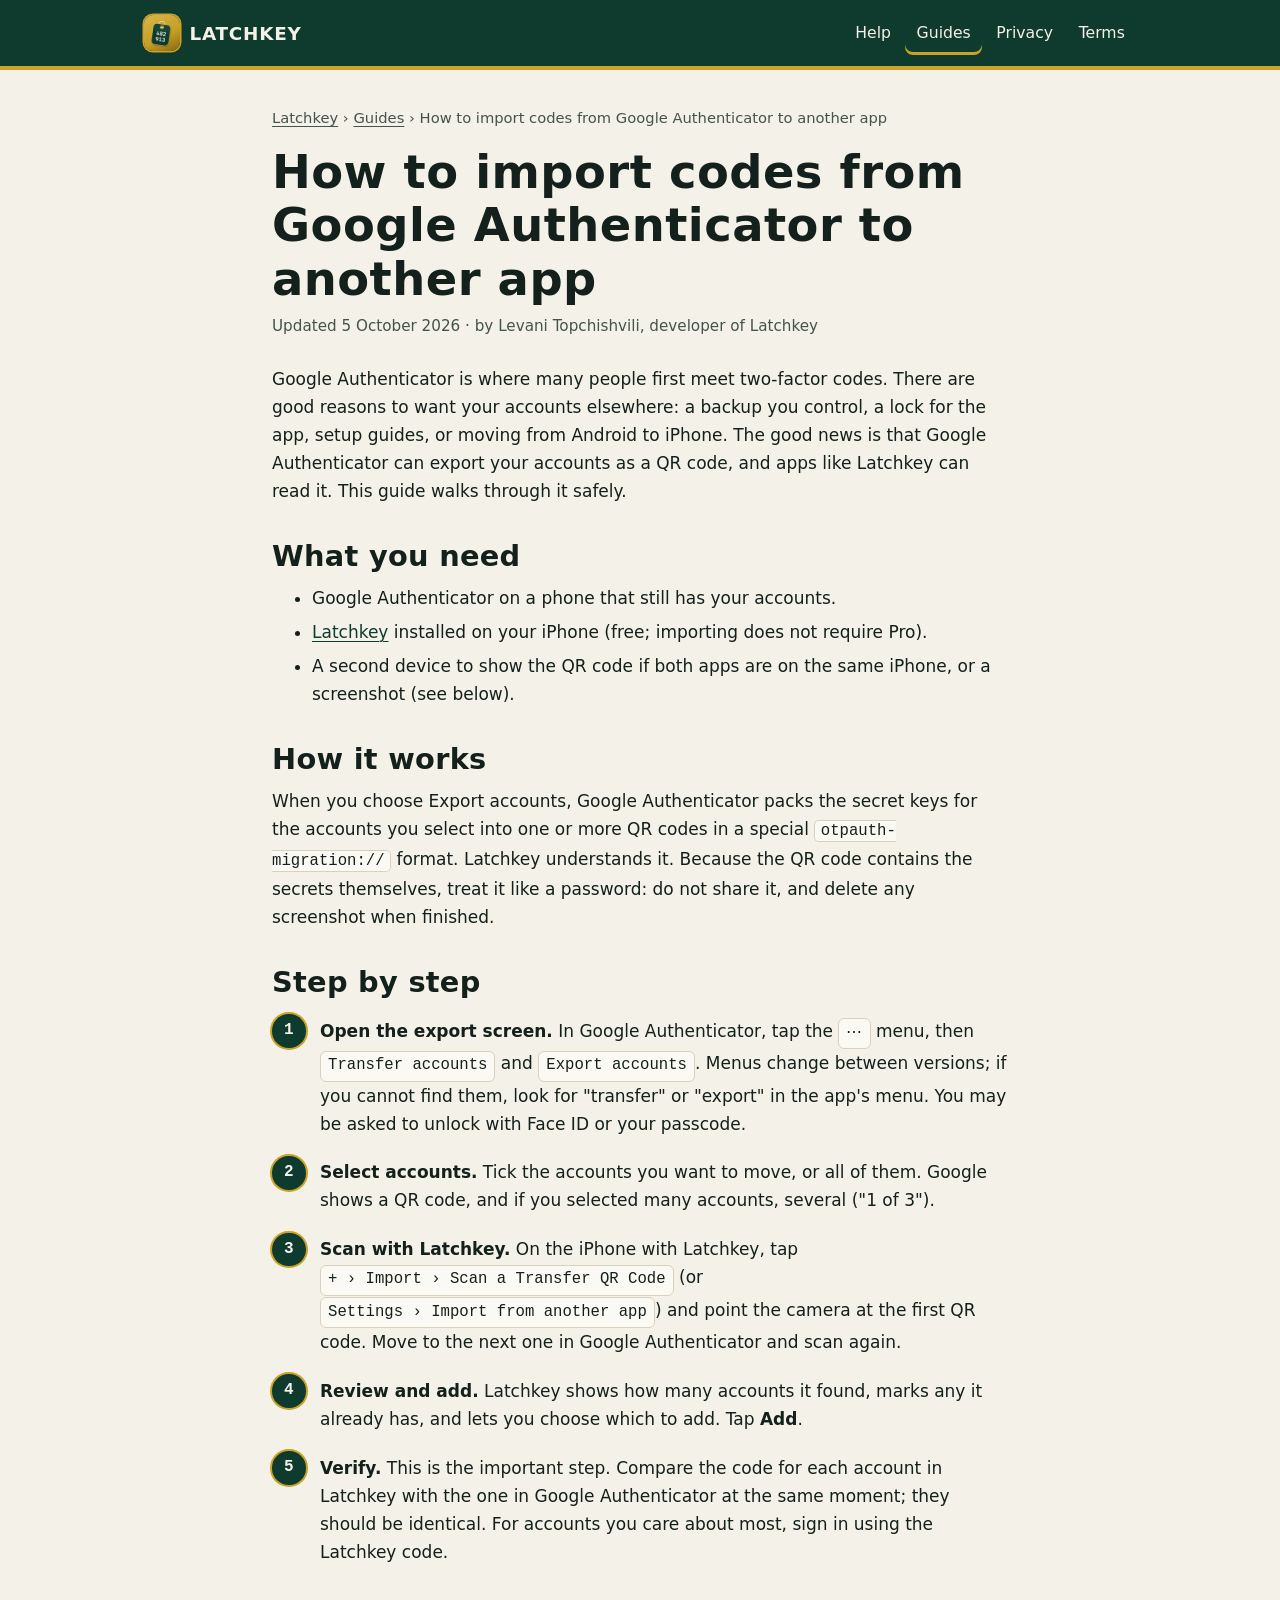
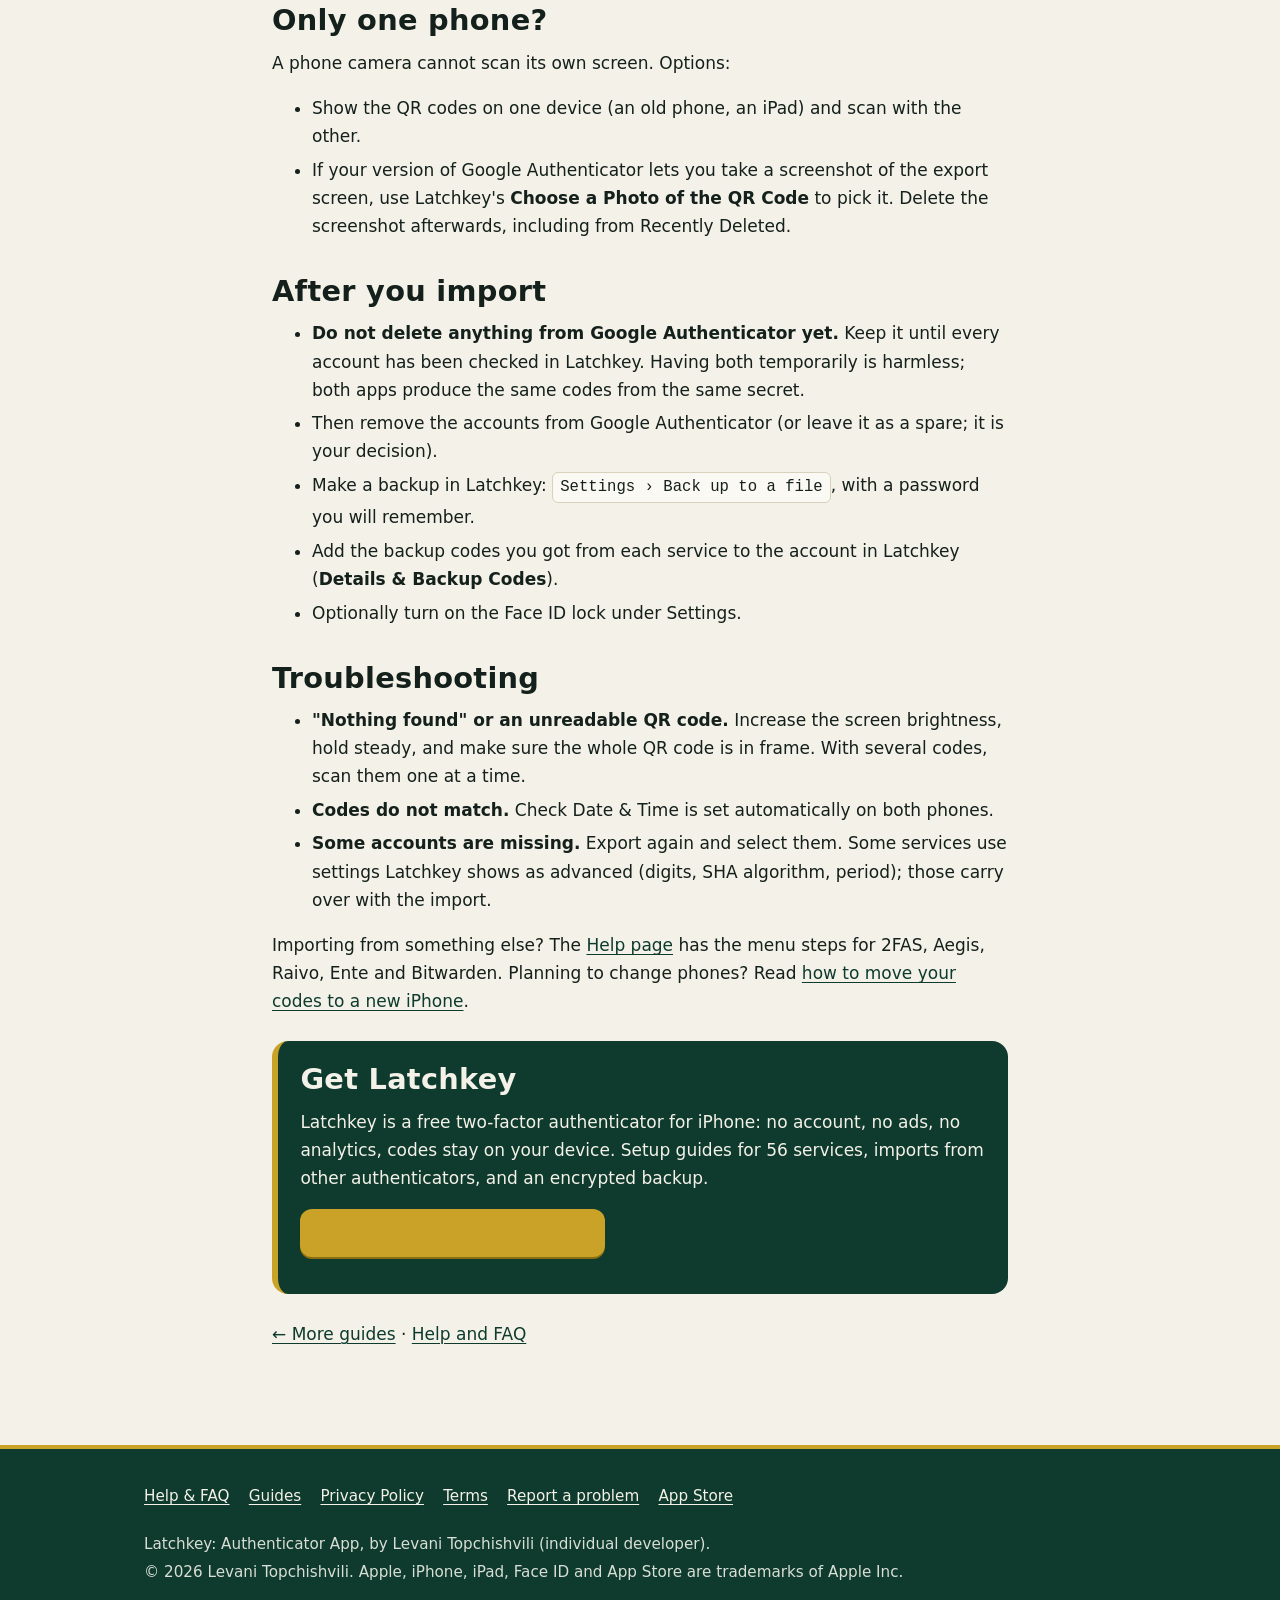
==== docs/guides/import-google-authenticator-codes.html @ ba5b08e8 "Latchkey support site: help, privacy, terms, guides" ====
<!doctype html>
<html lang="en">
<head>
<meta charset="utf-8">
<meta name="viewport" content="width=device-width, initial-scale=1, viewport-fit=cover">
<title>How to import codes from Google Authenticator to another app | Latchkey</title>
<meta name="description" content="Export your accounts from Google Authenticator as a transfer QR code and import them into Latchkey on iPhone, then verify each code before removing the old ones.">
<meta name="color-scheme" content="light dark">
<meta name="theme-color" content="#0E3B2E">
<meta name="apple-itunes-app" content="app-id=6819347011">
<link rel="canonical" href="https://levan2002.github.io/latchkey/guides/import-google-authenticator-codes.html">
<link rel="icon" type="image/png" sizes="32x32" href="../favicon.png">
<link rel="apple-touch-icon" href="../apple-touch-icon.png">
<meta property="og:type" content="article">
<meta property="og:title" content="How to import codes from Google Authenticator to another app | Latchkey">
<meta property="og:description" content="Export your accounts from Google Authenticator as a transfer QR code and import them into Latchkey on iPhone, then verify each code before removing the old ones.">
<meta property="og:url" content="https://levan2002.github.io/latchkey/guides/import-google-authenticator-codes.html">
<meta property="og:site_name" content="Latchkey">
<meta property="og:image" content="https://levan2002.github.io/latchkey/img/icon-512.png">
<meta name="twitter:card" content="summary">
<link rel="stylesheet" href="../style.css">
<script type="application/ld+json">
{
 "@context": "https://schema.org",
 "@type": "Article",
 "headline": "How to import codes from Google Authenticator to another app",
 "description": "Export your accounts from Google Authenticator as a transfer QR code and import them into Latchkey on iPhone, then verify each code before removing the old ones.",
 "author": {
  "@type": "Person",
  "name": "Levani Topchishvili"
 },
 "publisher": {
  "@type": "Person",
  "name": "Levani Topchishvili"
 },
 "datePublished": "2026-10-05",
 "dateModified": "2026-10-05",
 "mainEntityOfPage": "https://levan2002.github.io/latchkey/guides/import-google-authenticator-codes.html",
 "image": "https://levan2002.github.io/latchkey/img/icon-512.png"
}
</script>
<script type="application/ld+json">
{
 "@context": "https://schema.org",
 "@type": "HowTo",
 "name": "How to import codes from Google Authenticator to another app",
 "description": "Export your accounts from Google Authenticator as a transfer QR code and import them into Latchkey on iPhone, then verify each code before removing the old ones.",
 "totalTime": "PT10M",
 "step": [
  {
   "@type": "HowToStep",
   "position": 1,
   "name": "Open the export screen",
   "text": "In Google Authenticator tap the three-dot menu, then Transfer accounts, then Export accounts.",
   "url": "https://levan2002.github.io/latchkey/guides/import-google-authenticator-codes.html#step-1"
  },
  {
   "@type": "HowToStep",
   "position": 2,
   "name": "Select your accounts",
   "text": "Choose the accounts to move; Google shows one or more QR codes.",
   "url": "https://levan2002.github.io/latchkey/guides/import-google-authenticator-codes.html#step-2"
  },
  {
   "@type": "HowToStep",
   "position": 3,
   "name": "Scan them in Latchkey",
   "text": "In Latchkey tap +, Import, Scan a Transfer QR Code, and scan each code in turn.",
   "url": "https://levan2002.github.io/latchkey/guides/import-google-authenticator-codes.html#step-3"
  },
  {
   "@type": "HowToStep",
   "position": 4,
   "name": "Review and add",
   "text": "Check the list Latchkey found and add the accounts.",
   "url": "https://levan2002.github.io/latchkey/guides/import-google-authenticator-codes.html#step-4"
  },
  {
   "@type": "HowToStep",
   "position": 5,
   "name": "Verify, then clean up",
   "text": "Confirm the codes work, then remove accounts from Google Authenticator and delete any screenshots.",
   "url": "https://levan2002.github.io/latchkey/guides/import-google-authenticator-codes.html#step-5"
  }
 ]
}
</script>
<script type="application/ld+json">
{
 "@context": "https://schema.org",
 "@type": "BreadcrumbList",
 "itemListElement": [
  {
   "@type": "ListItem",
   "position": 1,
   "name": "Latchkey",
   "item": "https://levan2002.github.io/latchkey/"
  },
  {
   "@type": "ListItem",
   "position": 2,
   "name": "Guides",
   "item": "https://levan2002.github.io/latchkey/guides/"
  },
  {
   "@type": "ListItem",
   "position": 3,
   "name": "How to import codes from Google Authenticator to another app",
   "item": "https://levan2002.github.io/latchkey/guides/import-google-authenticator-codes.html"
  }
 ]
}
</script>
</head>
<body>
<a class="skip" href="#main">Skip to content</a>
<header class="bar"><div class="wrap">
<a class="brand" href="../"><img src="../img/icon-96.png" width="36" height="36" alt="">Latchkey</a>
<nav aria-label="Main"><a href="../help.html">Help</a><a href="../guides/" aria-current="page">Guides</a><a href="../privacy.html">Privacy</a><a href="../terms.html">Terms</a></nav>
</div></header>
<main id="main"><article class="wrap page">
<p class="crumbs"><a href="../">Latchkey</a> &rsaquo; <a href="./">Guides</a> &rsaquo; How to import codes from Google Authenticator to another app</p>
<h1>How to import codes from Google Authenticator to another app</h1>
<p class="meta">Updated 5 October 2026 &middot; by Levani Topchishvili, developer of Latchkey</p>
<p>Google Authenticator is where many people first meet two-factor codes. There are good reasons to want your accounts elsewhere: a backup you control, a lock for the app, setup guides, or moving from Android to iPhone. The good news is that Google Authenticator can export your accounts as a QR code, and apps like Latchkey can read it. This guide walks through it safely.</p>

<h2>What you need</h2>
<ul><li>Google Authenticator on a phone that still has your accounts.</li>
<li><a href="https://apps.apple.com/app/id6819347011">Latchkey</a> installed on your iPhone (free; importing does not require Pro).</li>
<li>A second device to show the QR code if both apps are on the same iPhone, or a screenshot (see below).</li></ul>

<h2>How it works</h2>
<p>When you choose Export accounts, Google Authenticator packs the secret keys for the accounts you select into one or more QR codes in a special <code>otpauth-migration://</code> format. Latchkey understands it. Because the QR code contains the secrets themselves, treat it like a password: do not share it, and delete any screenshot when finished.</p>

<h2>Step by step</h2>
<ol class="steps">
<li id="step-1"><strong>Open the export screen.</strong> In Google Authenticator, tap the <span class="path">&#8943;</span> menu, then <span class="path">Transfer accounts</span> and <span class="path">Export accounts</span>. Menus change between versions; if you cannot find them, look for "transfer" or "export" in the app's menu. You may be asked to unlock with Face ID or your passcode.</li>
<li id="step-2"><strong>Select accounts.</strong> Tick the accounts you want to move, or all of them. Google shows a QR code, and if you selected many accounts, several ("1 of 3").</li>
<li id="step-3"><strong>Scan with Latchkey.</strong> On the iPhone with Latchkey, tap <span class="path">+ &rsaquo; Import &rsaquo; Scan a Transfer QR Code</span> (or <span class="path">Settings &rsaquo; Import from another app</span>) and point the camera at the first QR code. Move to the next one in Google Authenticator and scan again.</li>
<li id="step-4"><strong>Review and add.</strong> Latchkey shows how many accounts it found, marks any it already has, and lets you choose which to add. Tap <strong>Add</strong>.</li>
<li id="step-5"><strong>Verify.</strong> This is the important step. Compare the code for each account in Latchkey with the one in Google Authenticator at the same moment; they should be identical. For accounts you care about most, sign in using the Latchkey code.</li>
</ol>

<h2>Only one phone?</h2>
<p>A phone camera cannot scan its own screen. Options:</p>
<ul>
<li>Show the QR codes on one device (an old phone, an iPad) and scan with the other.</li>
<li>If your version of Google Authenticator lets you take a screenshot of the export screen, use Latchkey's <strong>Choose a Photo of the QR Code</strong> to pick it. Delete the screenshot afterwards, including from Recently Deleted.</li>
</ul>

<h2>After you import</h2>
<ul>
<li><strong>Do not delete anything from Google Authenticator yet.</strong> Keep it until every account has been checked in Latchkey. Having both temporarily is harmless; both apps produce the same codes from the same secret.</li>
<li>Then remove the accounts from Google Authenticator (or leave it as a spare; it is your decision).</li>
<li>Make a backup in Latchkey: <span class="path">Settings &rsaquo; Back up to a file</span>, with a password you will remember.</li>
<li>Add the backup codes you got from each service to the account in Latchkey (<strong>Details &amp; Backup Codes</strong>).</li>
<li>Optionally turn on the Face ID lock under Settings.</li>
</ul>

<h2>Troubleshooting</h2>
<ul>
<li><strong>"Nothing found" or an unreadable QR code.</strong> Increase the screen brightness, hold steady, and make sure the whole QR code is in frame. With several codes, scan them one at a time.</li>
<li><strong>Codes do not match.</strong> Check Date &amp; Time is set automatically on both phones.</li>
<li><strong>Some accounts are missing.</strong> Export again and select them. Some services use settings Latchkey shows as advanced (digits, SHA algorithm, period); those carry over with the import.</li>
</ul>

<p>Importing from something else? The <a href="../help.html#import-overview">Help page</a> has the menu steps for 2FAS, Aegis, Raivo, Ente and Bitwarden. Planning to change phones? Read <a href="move-authenticator-codes-to-new-iphone.html">how to move your codes to a new iPhone</a>.</p>
<div class="panel"><h2>Get Latchkey</h2><p>Latchkey is a free two-factor authenticator for iPhone: no account, no ads, no analytics, codes stay on your device. Setup guides for 56 services, imports from other authenticators, and an encrypted backup.</p><p><a class="cta" href="https://apps.apple.com/app/id6819347011">Download on the App Store</a></p></div>
<p><a href="./">&larr; More guides</a> &middot; <a href="../help.html">Help and FAQ</a></p>
</article></main>
<footer><div class="wrap">
<nav aria-label="Footer"><a href="../help.html">Help &amp; FAQ</a><a href="../guides/">Guides</a><a href="../privacy.html">Privacy Policy</a><a href="../terms.html">Terms</a><a href="https://github.com/Levan2002/latchkey/issues">Report a problem</a><a href="https://apps.apple.com/app/id6819347011">App Store</a></nav>
<p>Latchkey: Authenticator App, by Levani Topchishvili (individual developer).</p>
<p>&copy; 2026 Levani Topchishvili. Apple, iPhone, iPad, Face ID and App Store are trademarks of Apple Inc.</p>
</div></footer>
</body>
</html>
---- docs/style.css ----
/* Latchkey support site: locksmith's enamel and brass. No frameworks, no web fonts. */
:root{
  --enamel:#0E3B2E; --enamel-2:#164A3B; --brass:#C9A227; --bone:#F4F1E8; --ink:#14201B;
  --bg:#F4F1E8; --text:#14201B; --muted:#44534C; --card:#FBF9F3; --line:#D8D2BD;
  --link:#0E3B2E; --accent-text:#6B5208; --focus:#0E3B2E;
  --head:"SF Pro Expanded","Helvetica Neue",system-ui,-apple-system,"Segoe UI",Roboto,sans-serif;
  --body:system-ui,-apple-system,"Segoe UI",Roboto,"Helvetica Neue",sans-serif;
  --mono:ui-monospace,"SF Mono",SFMono-Regular,Menlo,Consolas,monospace;
}
@media (prefers-color-scheme:dark){
  :root{--bg:#101A16;--text:#F4F1E8;--muted:#B9C2BB;--card:#17261F;--line:#2C4036;--link:#E3C45A;--accent-text:#E3C45A;--focus:#E3C45A}
}
*{box-sizing:border-box}
html{-webkit-text-size-adjust:100%;scroll-behavior:smooth}
body{margin:0;background:var(--bg);color:var(--text);font:1.0625rem/1.65 var(--body)}
img{max-width:100%;height:auto}
a{color:var(--link);text-underline-offset:.18em;text-decoration-thickness:.08em}
a:hover{text-decoration-thickness:.16em}
:focus-visible{outline:3px solid var(--focus);outline-offset:3px;border-radius:3px}
.skip{position:absolute;left:-999px;top:0;background:var(--brass);color:var(--ink);padding:.6rem 1rem;z-index:9}
.skip:focus{left:8px;top:8px}
.wrap{max-width:46rem;margin:0 auto;padding:0 16px}
.wide{max-width:64rem}

h1,h2,h3{font-family:var(--head);font-stretch:125%;font-weight:700;line-height:1.15;letter-spacing:.01em;margin:2.2rem 0 .7rem}
h1{font-size:clamp(1.9rem,6.4vw,2.9rem);margin-top:0}
h2{font-size:clamp(1.35rem,4.2vw,1.8rem)}
h3{font-size:1.15rem}
p,ul,ol{margin:0 0 1.1rem}
li{margin:.35rem 0}
code,kbd{font-family:var(--mono);font-size:.92em;background:var(--card);border:1px solid var(--line);padding:.08em .35em;border-radius:5px;overflow-wrap:anywhere}

/* header: enamel plate with a brass edge */
.bar{background:var(--enamel);border-bottom:4px solid var(--brass);color:var(--bone)}
.bar .wrap{display:flex;flex-wrap:wrap;align-items:center;gap:.4rem 1.2rem;padding-top:.7rem;padding-bottom:.7rem;max-width:64rem}
.brand{display:flex;align-items:center;gap:.6rem;color:var(--bone);text-decoration:none;font:700 1.15rem var(--head);font-stretch:125%;letter-spacing:.04em;text-transform:uppercase}
.brand img{width:36px;height:36px;border-radius:9px;box-shadow:0 0 0 1.5px var(--brass)}
.bar nav{display:flex;flex-wrap:wrap;gap:.1rem .2rem;margin-left:auto}
.bar nav a{color:var(--bone);text-decoration:none;padding:.5rem .7rem;border-radius:8px;font-size:.98rem;min-height:44px;display:inline-flex;align-items:center}
.bar nav a:hover{background:var(--enamel-2)}
.bar nav a[aria-current="page"]{box-shadow:inset 0 -3px 0 var(--brass)}
.bar :focus-visible{outline-color:var(--brass)}

/* hero */
.hero{background:var(--enamel);color:var(--bone);position:relative;overflow:hidden}
.hero::before{content:"";position:absolute;inset:0;background:radial-gradient(circle at 85% 20%,rgba(201,162,39,.18),transparent 55%)}
.hero .wrap{max-width:64rem;position:relative;display:grid;gap:2.2rem;padding-top:2.6rem;padding-bottom:3.2rem}
.hero h1{color:var(--bone)}
.hero .lede{font-size:1.2rem;max-width:34rem;color:#E4E7DF}
.kicker{font:600 .8rem var(--mono);letter-spacing:.14em;text-transform:uppercase;color:var(--brass);margin:0 0 .8rem}
.cta{display:inline-flex;align-items:center;gap:.6rem;background:var(--brass);color:var(--ink);font:700 1.05rem var(--head);font-stretch:112%;text-decoration:none;padding:.85rem 1.4rem;border-radius:12px;min-height:48px;box-shadow:0 2px 0 #8A6F12}
.cta:hover{background:#D8B13A}
.cta.alt{background:transparent;color:var(--bone);box-shadow:inset 0 0 0 2px var(--brass)}
.cta.alt:hover{background:rgba(201,162,39,.16)}
.cta-row{display:flex;flex-wrap:wrap;gap:.8rem;margin:1.4rem 0 .5rem}
.fine{font-size:.92rem;color:#C9D1C9;margin:.4rem 0 0}

/* key tags: the decorative code stack */
.tags{display:grid;gap:.9rem;max-width:21rem;width:100%;margin:0 auto}
.tag{position:relative;background:var(--bone);color:var(--ink);border-radius:18px;padding:1.05rem 1.2rem 1rem 3.3rem;box-shadow:0 8px 0 -2px rgba(0,0,0,.28),0 0 0 3px var(--brass)}
.tag::before{content:"";position:absolute;left:1rem;top:50%;width:1.15rem;height:1.15rem;margin-top:-.575rem;border-radius:50%;background:var(--enamel);box-shadow:inset 0 0 0 3px var(--brass)}
.tag .who{display:flex;justify-content:space-between;gap:.5rem;font-size:.88rem;color:#3B4A43}
.tag .who b{font-family:var(--head);font-stretch:118%;color:var(--ink)}
.tag .code{font:700 2.1rem/1.15 var(--mono);letter-spacing:.08em;color:var(--enamel)}
.tag .t{height:5px;border-radius:3px;background:#DDD7C3;overflow:hidden;margin-top:.5rem}
.tag .t i{display:block;height:100%;width:62%;background:var(--enamel);border-radius:3px;animation:drain 30s linear infinite}
.tag:nth-child(2) .t i{animation-delay:-11s}.tag:nth-child(3) .t i{animation-delay:-22s}
@keyframes drain{from{width:100%}to{width:0}}
@media (prefers-reduced-motion:reduce){.tag .t i{animation:none}}

@media (min-width:52rem){
  .hero .wrap{grid-template-columns:1.25fr 1fr;align-items:center}
  .tags{margin:0}
  .tag:nth-child(1){transform:rotate(-2deg)}.tag:nth-child(2){transform:translateX(1.4rem) rotate(1.4deg)}.tag:nth-child(3){transform:rotate(-1deg)}
}

/* sections */
main{display:block}
.section{padding:2.6rem 0 .6rem}
.section h2:first-child{margin-top:0}
.grid{display:grid;gap:1rem;grid-template-columns:repeat(auto-fit,minmax(15.5rem,1fr));margin:1.2rem 0}
.card{background:var(--card);border:1px solid var(--line);border-top:4px solid var(--brass);border-radius:12px;padding:1.1rem 1.2rem}
.card h3{margin:0 0 .4rem;font-size:1.05rem}
.card p{margin:0;color:var(--muted);font-size:.98rem}
.card a{font-weight:600}
.panel{background:var(--enamel);color:var(--bone);border-radius:16px;padding:1.4rem 1.4rem 1.2rem;margin:1.6rem 0;border-left:6px solid var(--brass)}
.panel h2,.panel h3{color:var(--bone);margin-top:0}
.panel a{color:var(--brass)}
.panel code{background:rgba(255,255,255,.1);border-color:rgba(255,255,255,.25);color:var(--bone)}
.note{background:var(--card);border:1px solid var(--line);border-left:5px solid var(--brass);border-radius:10px;padding:.9rem 1.1rem;margin:1.3rem 0}
.note p:last-child{margin:0}
table{border-collapse:collapse;width:100%;margin:1.2rem 0;font-size:.98rem}
caption{text-align:left;font-weight:600;padding-bottom:.4rem}
th,td{text-align:left;padding:.65rem .8rem;border-bottom:1px solid var(--line);vertical-align:top}
thead th{background:var(--enamel);color:var(--bone);font-family:var(--head);font-stretch:112%}
.tablewrap{overflow-x:auto}

/* prose pages */
.page{padding:2.2rem 0 3rem}
.meta{color:var(--muted);font-size:.95rem;margin:-.2rem 0 1.6rem}
.toc{background:var(--card);border:1px solid var(--line);border-radius:12px;padding:.9rem 1.2rem;margin:1.2rem 0 1.6rem}
.toc b{font-family:var(--head);font-stretch:115%}
.toc ul{margin:.4rem 0 0;padding-left:1.1rem}
details{background:var(--card);border:1px solid var(--line);border-radius:12px;margin:.7rem 0;padding:0}
summary{cursor:pointer;font-weight:600;padding:.9rem 1.1rem;list-style:none;display:flex;gap:.7rem;justify-content:space-between;align-items:center;min-height:48px;border-radius:12px}
summary::-webkit-details-marker{display:none}
summary::after{content:"+";font:700 1.3rem var(--mono);color:var(--accent-text);flex:none}
details[open] summary::after{content:"\2212"}
details[open] summary{border-bottom:1px solid var(--line);border-bottom-left-radius:0;border-bottom-right-radius:0}
.ans{padding:.9rem 1.1rem .3rem}
.steps{counter-reset:s;list-style:none;padding:0}
.steps>li{counter-increment:s;position:relative;padding:.2rem 0 .2rem 3rem;margin:.9rem 0}
.steps>li::before{content:counter(s);position:absolute;left:0;top:.05rem;width:2.1rem;height:2.1rem;border-radius:50%;background:var(--enamel);color:var(--bone);box-shadow:0 0 0 2px var(--brass);font:700 1rem/2.1rem var(--mono);text-align:center}
.path{font-family:var(--mono);font-size:.92em;background:var(--card);border:1px solid var(--line);padding:.1em .45em;border-radius:6px;display:inline-block}
.crumbs{font-size:.92rem;color:var(--muted);margin:0 0 1rem}
.crumbs a{color:var(--muted)}
.guide-list{list-style:none;padding:0;display:grid;gap:1rem}
.guide-list a.card{display:block;text-decoration:none;color:var(--text)}
.guide-list a.card:hover{border-top-color:var(--enamel)}
.guide-list h2,.guide-list h3{margin:0 0 .35rem;font-size:1.15rem;color:var(--link)}
.guide-list p{margin:0}

/* footer */
footer{background:var(--enamel);color:#D9DED6;border-top:4px solid var(--brass);margin-top:2rem;font-size:.95rem}
footer .wrap{max-width:64rem;padding-top:1.6rem;padding-bottom:1.8rem}
footer a{color:var(--bone)}
footer nav{display:flex;flex-wrap:wrap;gap:.2rem 1.2rem;margin-bottom:.8rem}
footer nav a{padding:.45rem 0;min-height:44px;display:inline-flex;align-items:center}
footer p{margin:.2rem 0}
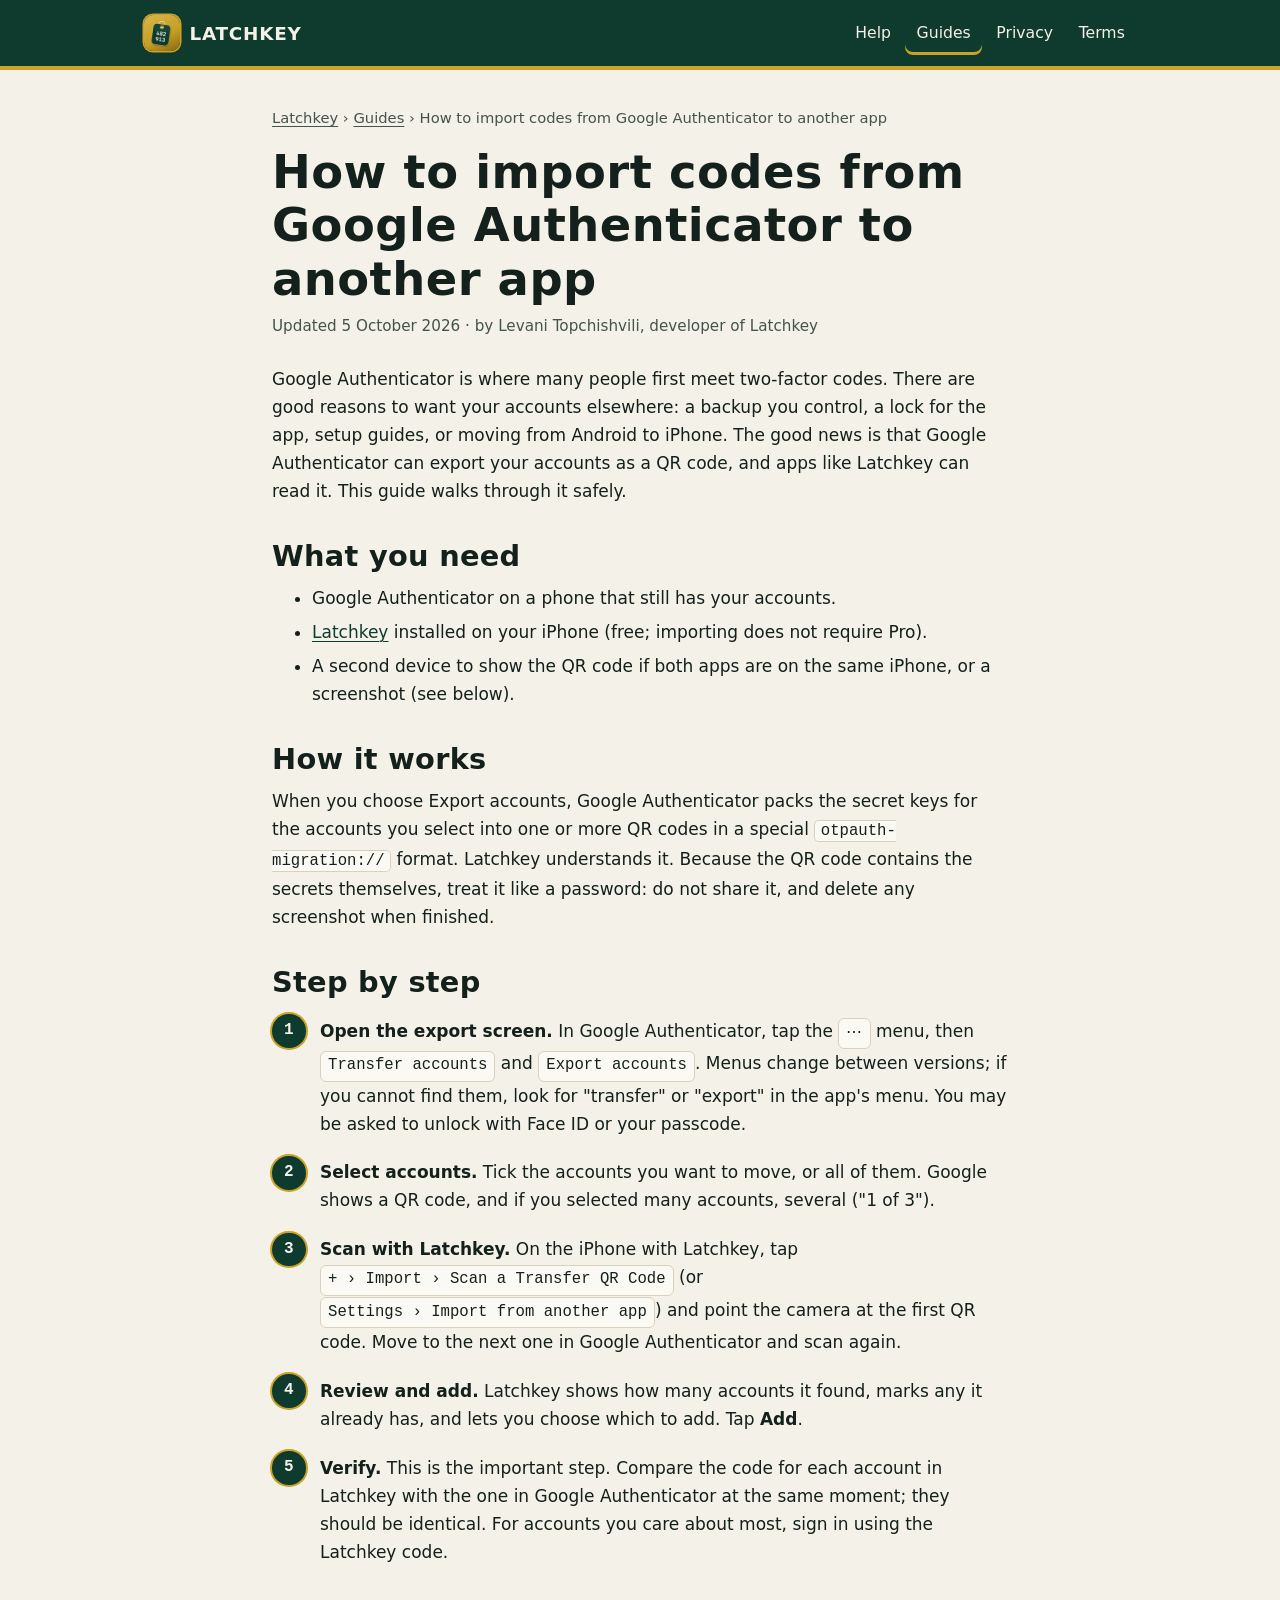
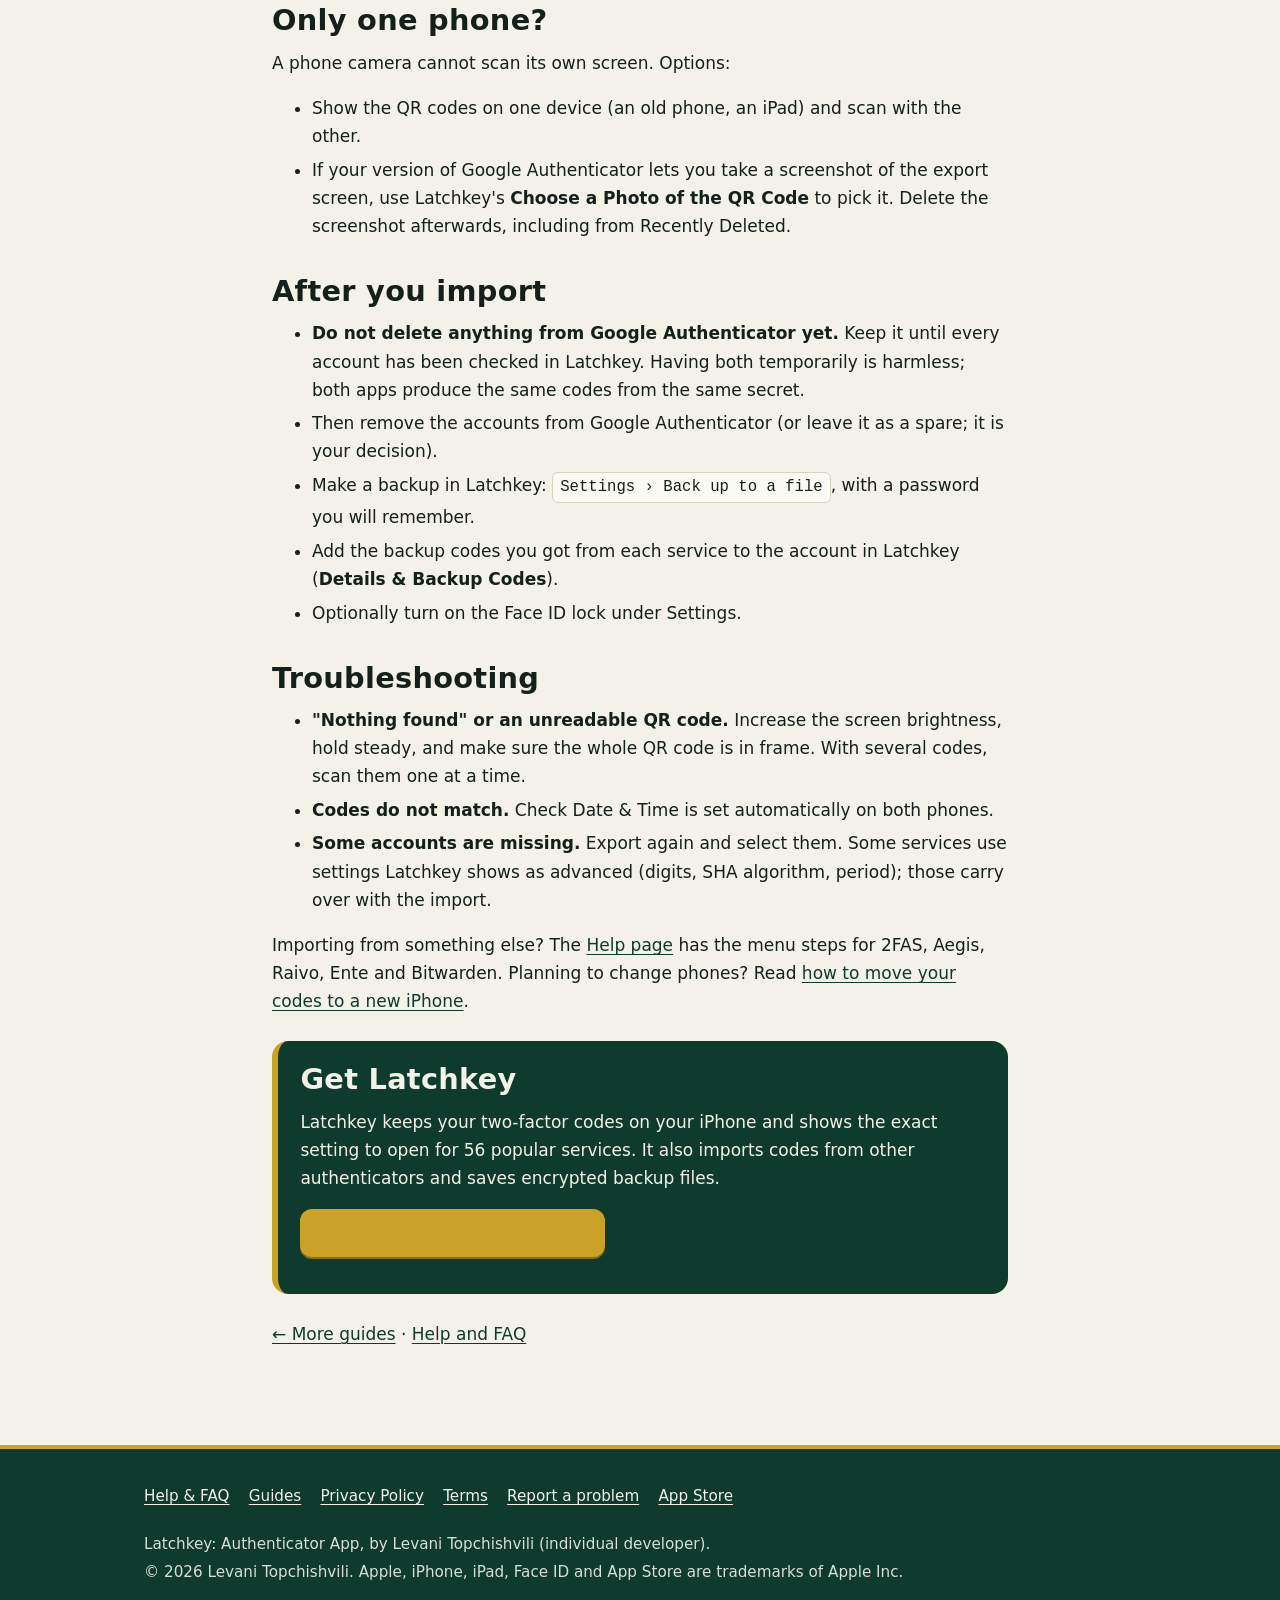
==== commit e944551a: "Guide panel copy in Latchkey's own words" ====
--- a/docs/guides/import-google-authenticator-codes.html
+++ b/docs/guides/import-google-authenticator-codes.html
@@ -165,7 +165,7 @@
 </ul>
 
 <p>Importing from something else? The <a href="../help.html#import-overview">Help page</a> has the menu steps for 2FAS, Aegis, Raivo, Ente and Bitwarden. Planning to change phones? Read <a href="move-authenticator-codes-to-new-iphone.html">how to move your codes to a new iPhone</a>.</p>
-<div class="panel"><h2>Get Latchkey</h2><p>Latchkey is a free two-factor authenticator for iPhone: no account, no ads, no analytics, codes stay on your device. Setup guides for 56 services, imports from other authenticators, and an encrypted backup.</p><p><a class="cta" href="https://apps.apple.com/app/id6819347011">Download on the App Store</a></p></div>
+<div class="panel"><h2>Get Latchkey</h2><p>Latchkey keeps your two-factor codes on your iPhone and shows the exact setting to open for 56 popular services. It also imports codes from other authenticators and saves encrypted backup files.</p><p><a class="cta" href="https://apps.apple.com/app/id6819347011">Download on the App Store</a></p></div>
 <p><a href="./">&larr; More guides</a> &middot; <a href="../help.html">Help and FAQ</a></p>
 </article></main>
 <footer><div class="wrap">
--- a/docs/style.css
+++ b/docs/style.css
@@ -35,7 +35,8 @@
 .bar .wrap{display:flex;flex-wrap:wrap;align-items:center;gap:.4rem 1.2rem;padding-top:.7rem;padding-bottom:.7rem;max-width:64rem}
 .brand{display:flex;align-items:center;gap:.6rem;color:var(--bone);text-decoration:none;font:700 1.15rem var(--head);font-stretch:125%;letter-spacing:.04em;text-transform:uppercase}
 .brand img{width:36px;height:36px;border-radius:9px;box-shadow:0 0 0 1.5px var(--brass)}
-.bar nav{display:flex;flex-wrap:wrap;gap:.1rem .2rem;margin-left:auto}
+.bar nav{display:flex;flex-wrap:wrap;gap:.1rem .2rem;margin-left:-.7rem}
+@media (min-width:40rem){.bar nav{margin-left:auto}}
 .bar nav a{color:var(--bone);text-decoration:none;padding:.5rem .7rem;border-radius:8px;font-size:.98rem;min-height:44px;display:inline-flex;align-items:center}
 .bar nav a:hover{background:var(--enamel-2)}
 .bar nav a[aria-current="page"]{box-shadow:inset 0 -3px 0 var(--brass)}
